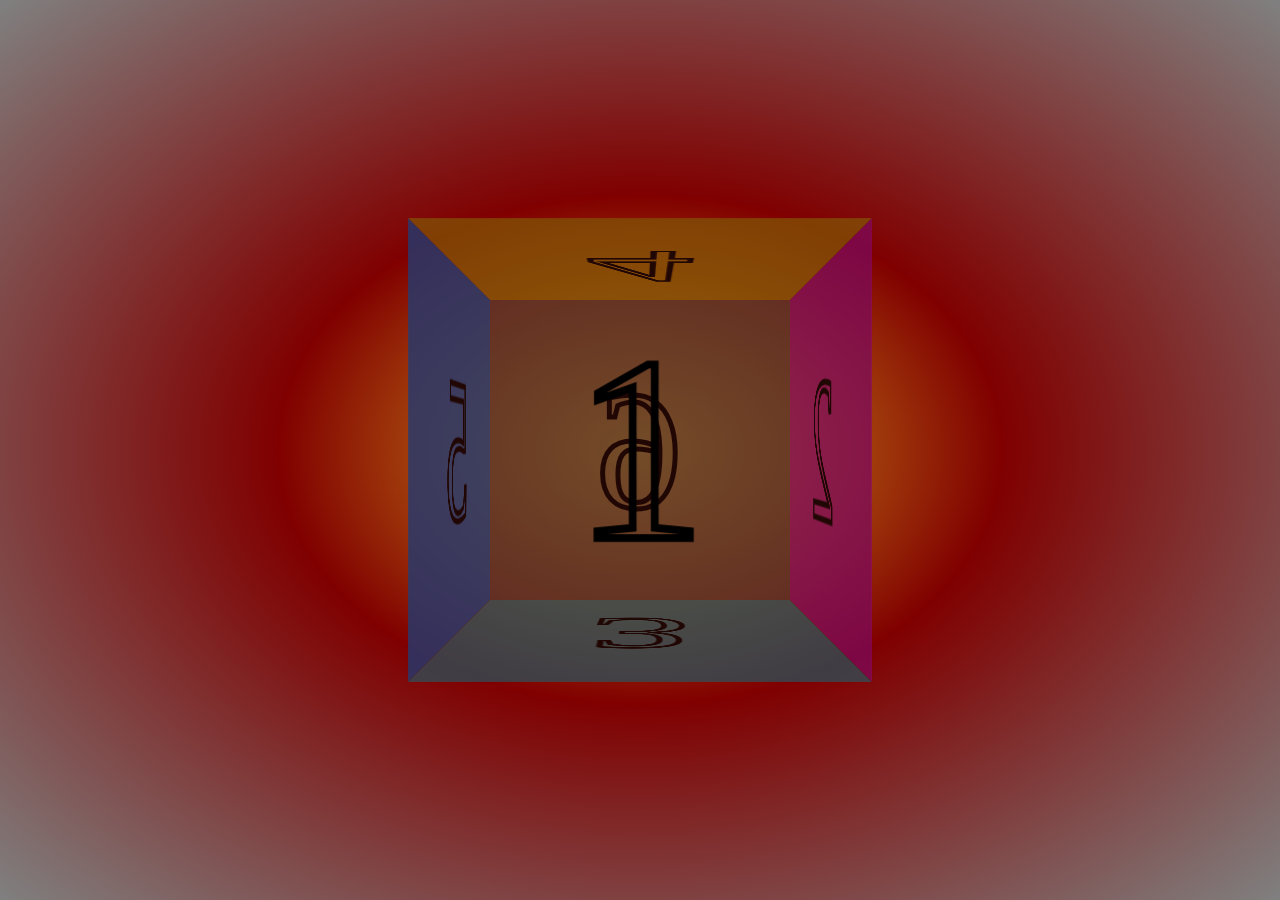
==== index.html @ b02655ba "try again" ====
<!DOCTYPE html>
<html lang="en">
  <head>
    <meta charset="UTF-8" />
    <meta name="viewport" content="width=device-width, initial-scale=1.0" />
    <title>Rotator</title>
    <link rel="stylesheet" href="styles.css" />
  </head>
  <body>
    <div class="canvas">
      <div class="cube">
        <div class="face">1</div>
        <div class="face">2</div>
        <div class="face">3</div>
        <div class="face">4</div>
        <div class="face">5</div>
        <div class="face">6</div>
      </div>
    </div>
    <script src="app.js"></script>
  </body>
</html>
---- styles.css ----
html, body {
    margin: 0;
    padding: 0;
    width: 100%;
    height: 100vh;
    font-family: Cambria, Cochin, Georgia, Times, 'Times New Roman', serif;
    cursor: pointer;
}

* {
    box-sizing: border-box;
}

.canvas {
    position: absolute;
    top: 0;
    left: 0;
    width: 100%;
    height: 100%;
    display: flex;
    justify-content: center;
    align-items: center;
    background-image: radial-gradient(ellipse, goldenrod 0%, maroon 40%, gray 100%);
    perspective: 850px;
}

.cube {
    position: absolute;
    width: 300px;
    height: 300px;
    transform-origin: 50% 50% 150px;
    transform-style: preserve-3d;
    transition: all 0.5s ease-out;
}

.cube .face {
    position: absolute;
    top: 0;
    left: 0;
    width: 100%;
    height: 100%;
    display: flex;
    justify-content: center;
    align-items: center;
    font-size: 170px;
    color: transparent;
    -webkit-text-stroke: 5px black;
}

.cube .face:nth-child(1) {
    transform: translateZ(300px);
    background-color: rgba(66, 13, 8, 0.5);
}
.cube .face:nth-child(2) {
    transform-origin: center right;
    transform: rotateY(90deg);
    background-color: rgba(242, 0, 255, 0.5);
}
.cube .face:nth-child(3) {
    transform-origin: center bottom;
    transform: rotateX(-90deg);
    background-color: rgba(0, 213, 255, 0.5);
}
.cube .face:nth-child(4) {
    transform-origin: top center;
    transform: rotateX(90deg);
    background-color: rgba(255, 221, 0, 0.5);
}
.cube .face:nth-child(5) {
    transform-origin: center left;
    transform: rotateY(-90deg);
    background-color: rgba(0, 119, 255, 0.68);
}
.cube .face:nth-child(6) {
    transform-origin: center center;
    transform: rotateY(180deg);
    background-color: rgba(114, 113, 113, 0.5);
}
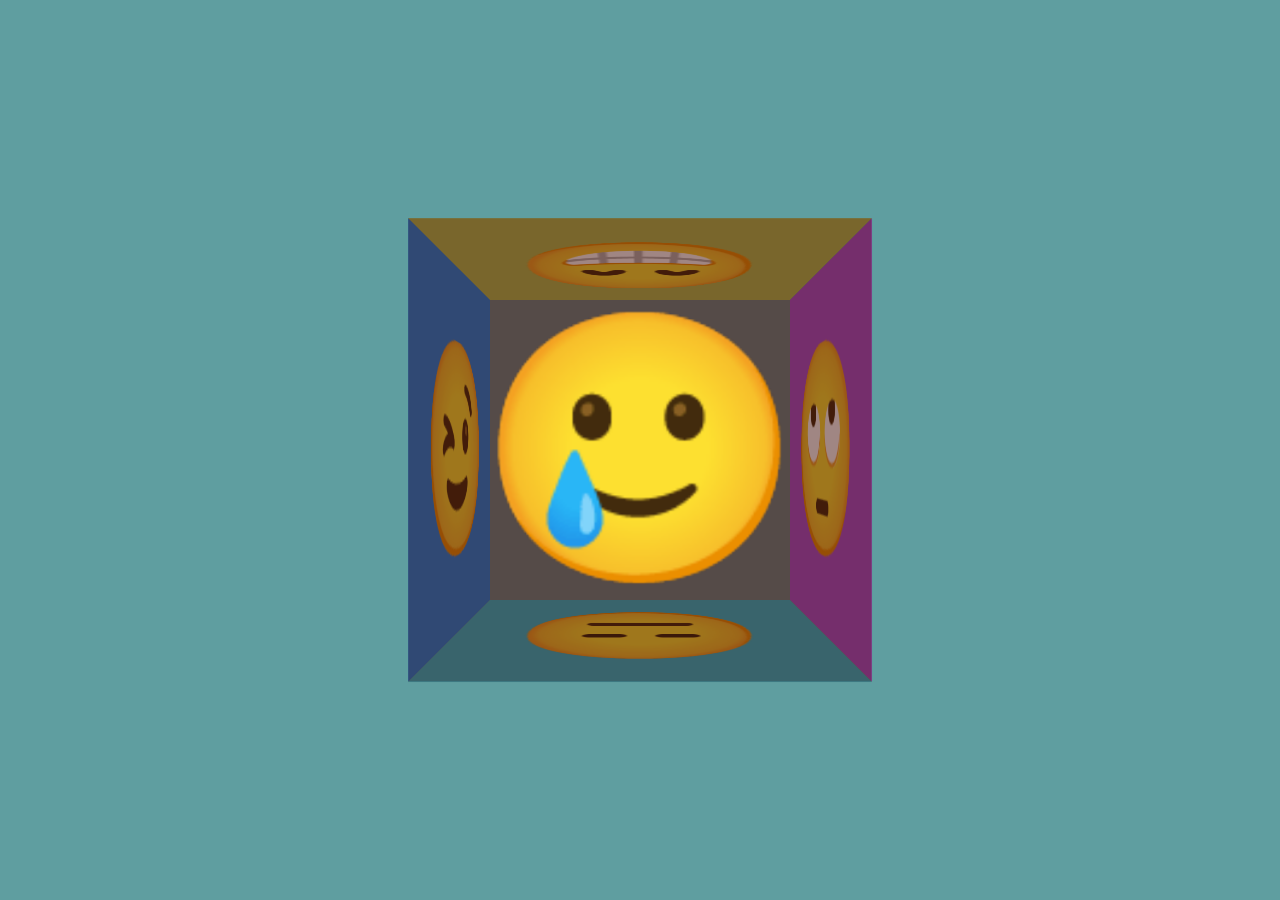
==== commit 9315a183: "emojis" ====
--- a/index.html
+++ b/index.html
@@ -9,12 +9,12 @@
   <body>
     <div class="canvas">
       <div class="cube">
-        <div class="face">1</div>
-        <div class="face">2</div>
-        <div class="face">3</div>
-        <div class="face">4</div>
-        <div class="face">5</div>
-        <div class="face">6</div>
+        <div class="face">🥲</div>
+        <div class="face">🙄</div>
+        <div class="face">😑</div>
+        <div class="face">😁</div>
+        <div class="face">😉</div>
+        <div class="face">🤗</div>
       </div>
     </div>
     <script src="app.js"></script>
--- a/styles.css
+++ b/styles.css
@@ -3,7 +3,6 @@
     padding: 0;
     width: 100%;
     height: 100vh;
-    font-family: Cambria, Cochin, Georgia, Times, 'Times New Roman', serif;
     cursor: pointer;
 }
 
@@ -20,7 +19,7 @@
     display: flex;
     justify-content: center;
     align-items: center;
-    background-image: radial-gradient(ellipse, goldenrod 0%, maroon 40%, gray 100%);
+    background-color: cadetblue;
     perspective: 850px;
 }
 
@@ -43,7 +42,6 @@
     justify-content: center;
     align-items: center;
     font-size: 170px;
-    color: transparent;
     -webkit-text-stroke: 5px black;
 }
 
